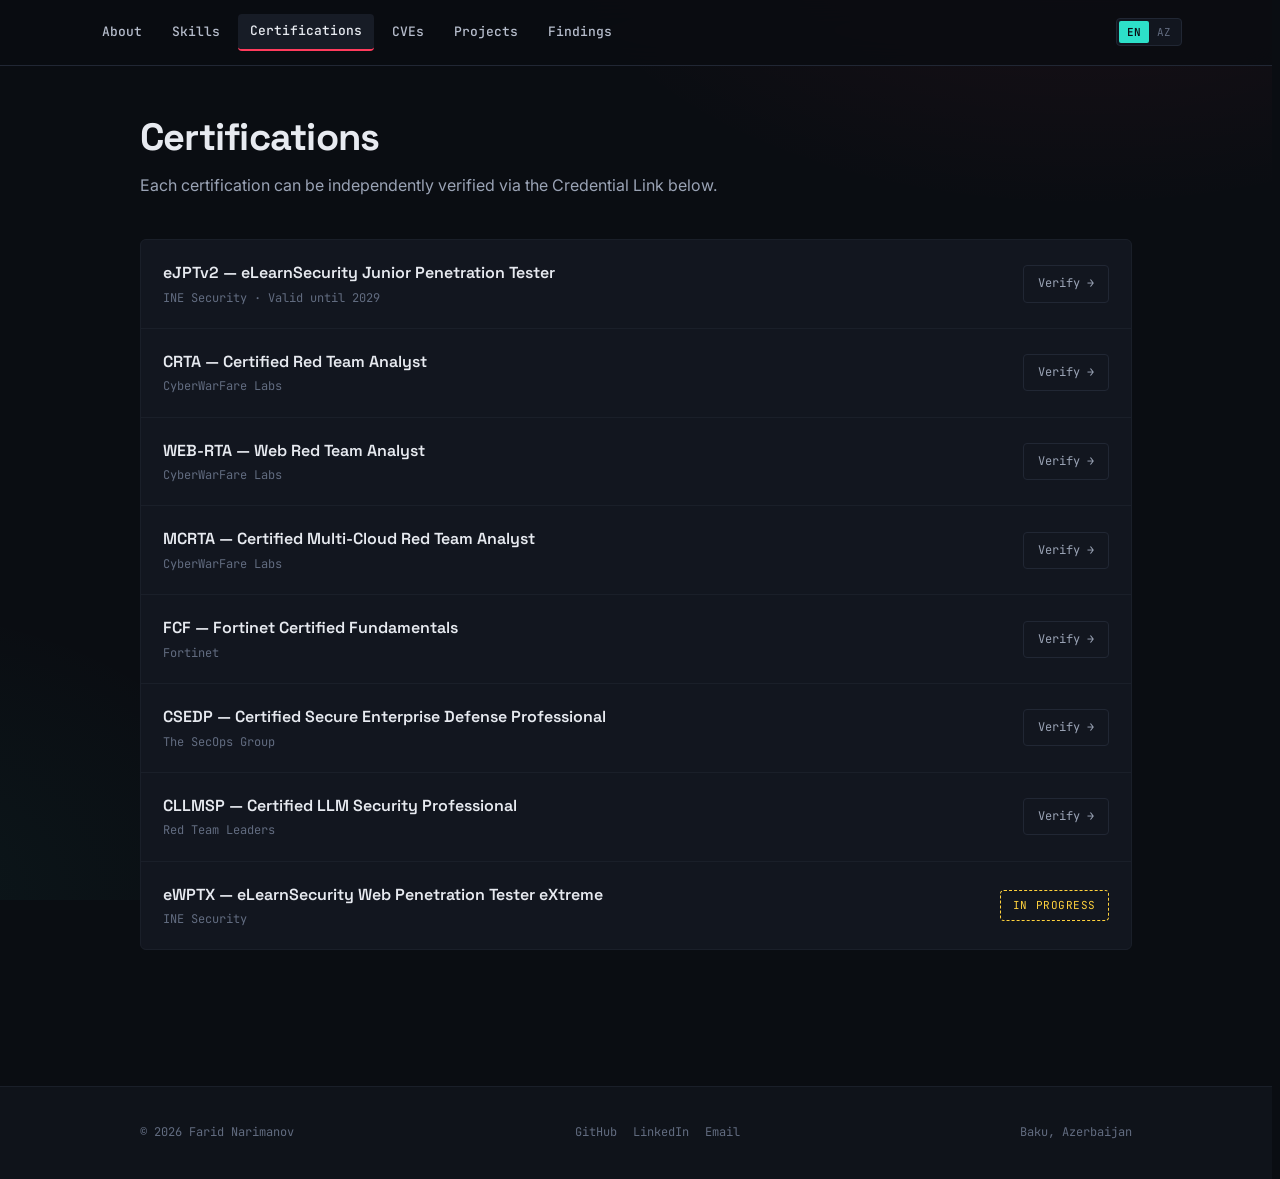
==== certifications/index.html @ f37fea1c "Add CVE-2026-18357, sort CVEs ascending" ====
<!DOCTYPE html>
<html lang="az">
<head>
<meta charset="UTF-8">
<meta name="viewport" content="width=device-width, initial-scale=1.0">
<title>Certifications - Farid Narimanov</title>
<link rel="stylesheet" href="/style.css">
<meta name="description" content="Verified security certifications held by Farid Narimanov, including eJPT, CRTA, MCRTA, WEB-RTA, FCF, CSEDP, and CLLMSP.">

<link rel="icon" type="image/svg+xml" href="/favicon.svg">
<link rel="icon" type="image/png" sizes="32x32" href="/favicon-32.png">
<link rel="icon" type="image/png" sizes="16x16" href="/favicon-16.png">
<link rel="apple-touch-icon" href="/apple-touch-icon.png">

<link rel="canonical" href="https://faridnarimanov.vercel.app/certifications/">

<meta property="og:type" content="website">
<meta property="og:site_name" content="Farid Narimanov">
<meta property="og:title" content="Certifications - Farid Narimanov">
<meta property="og:description" content="Verified security certifications held by Farid Narimanov, including eJPT, CRTA, MCRTA, WEB-RTA, FCF, CSEDP, and CLLMSP.">
<meta property="og:url" content="https://faridnarimanov.vercel.app/certifications/">
<meta property="og:image" content="https://faridnarimanov.vercel.app/og-image.png">
<meta property="og:image:width" content="1200">
<meta property="og:image:height" content="630">

<meta name="twitter:card" content="summary_large_image">
<meta name="twitter:title" content="Certifications - Farid Narimanov">
<meta name="twitter:description" content="Verified security certifications held by Farid Narimanov, including eJPT, CRTA, MCRTA, WEB-RTA, FCF, CSEDP, and CLLMSP.">
<meta name="twitter:image" content="https://faridnarimanov.vercel.app/og-image.png">
<meta name="twitter:site" content="@FaridNarimanov">
</head>
<body>

<header class="topbar">
  <div class="topbar-inner">
    <button class="nav-toggle" aria-label="Menyu">☰ MENU</button>
    <nav class="nav-links">
      <a href="/"><span class="lang-en">About</span><span class="lang-az">Haqqımda</span></a>
      <a href="/skills/"><span class="lang-en">Skills</span><span class="lang-az">Bacarıqlar</span></a>
      <a href="/certifications/" class="active"><span class="lang-en">Certifications</span><span class="lang-az">Sertifikatlar</span></a>
      <a href="/cves/"><span class="label">CVE<span class="lang-az">-lər</span><span class="lang-en">s</span></span></a>
      <a href="/projects/"><span class="lang-en">Projects</span><span class="lang-az">Layihələr</span></a>
      <a href="/findings/"><span class="lang-en">Findings</span><span class="lang-az">Aşkarlamalar</span></a>
    </nav>
    <div class="lang-toggle">
      <button type="button" data-set-lang="en">EN</button>
      <button type="button" data-set-lang="az">AZ</button>
    </div>
  </div>
</header>

<main class="content-wrap">
  <h1 class="page-title"><span class="lang-en">Certifications</span><span class="lang-az">Sertifikatlar</span></h1>
  <p class="page-lede lang-en">Each certification can be independently verified via the Credential Link below.</p>
  <p class="page-lede lang-az">Hər bir sertifikatın rəsmi etibarlılığını aşağıdakı "Yoxla" linki vasitəsilə təsdiqləyə bilərsiniz.</p>

  <section class="block">
    <div class="cert-list">

      <div class="cert-row">
        <div class="cert-main">
          <div class="cert-info">
            <h3>eJPTv2 — eLearnSecurity Junior Penetration Tester</h3>
            <p>INE Security · Valid until 2029</p>
          </div>
        </div>
        <a class="cert-verify" href="https://certs.ine.com/dd34ef1f-9b02-438f-8cd6-2badfc105655#acc.N7Pb18Q9" target="_blank" rel="noopener"><span class="lang-en">Verify →</span><span class="lang-az">Yoxla →</span></a>
      </div>

      <div class="cert-row">
        <div class="cert-main">
          <div class="cert-info">
            <h3>CRTA — Certified Red Team Analyst</h3>
            <p>CyberWarFare Labs</p>
          </div>
        </div>
        <a class="cert-verify" href="https://labs.cyberwarfare.live/credential/achievement/69d77779e0ce686baefcf193" target="_blank" rel="noopener"><span class="lang-en">Verify →</span><span class="lang-az">Yoxla →</span></a>
      </div>

      <div class="cert-row">
        <div class="cert-main">
          <div class="cert-info">
            <h3>WEB-RTA — Web Red Team Analyst</h3>
            <p>CyberWarFare Labs</p>
          </div>
        </div>
        <a class="cert-verify" href="https://labs.cyberwarfare.live/credential/achievement/69d972f9f365a73698217241" target="_blank" rel="noopener"><span class="lang-en">Verify →</span><span class="lang-az">Yoxla →</span></a>
      </div>

      <div class="cert-row">
        <div class="cert-main">
          <div class="cert-info">
            <h3>MCRTA — Certified Multi-Cloud Red Team Analyst</h3>
            <p>CyberWarFare Labs</p>
          </div>
        </div>
        <a class="cert-verify" href="https://labs.cyberwarfare.live/credential/achievement/6a5539f48aed14e94c8577f3" target="_blank" rel="noopener"><span class="lang-en">Verify →</span><span class="lang-az">Yoxla →</span></a>
      </div>

      <div class="cert-row">
        <div class="cert-main">
          <div class="cert-info">
            <h3>FCF — Fortinet Certified Fundamentals</h3>
            <p>Fortinet</p>
          </div>
        </div>
        <a class="cert-verify" href="https://www.credly.com/badges/b00b792a-6c85-4757-a2c3-2b289337a92a" target="_blank" rel="noopener"><span class="lang-en">Verify →</span><span class="lang-az">Yoxla →</span></a>
      </div>

      <div class="cert-row">
        <div class="cert-main">
          <div class="cert-info">
            <h3>CSEDP — Certified Secure Enterprise Defense Professional</h3>
            <p>The SecOps Group</p>
          </div>
        </div>
        <a class="cert-verify" href="https://candidate.speedexam.net/certificate.aspx?SSTATE=am4131EniU8ntjp4bO5mXQdTXIY/b9AbxSzxhqKoEGbOZeTBffXVd8jXRHDxpTrnEhaVq1MUCr4pg1NwRn97I1KGtQk20X0rOyOsNlcrWhA=" target="_blank" rel="noopener"><span class="lang-en">Verify →</span><span class="lang-az">Yoxla →</span></a>
      </div>

      <div class="cert-row">
        <div class="cert-main">
          <div class="cert-info">
            <h3>CLLMSP — Certified LLM Security Professional</h3>
            <p>Red Team Leaders</p>
          </div>
        </div>
        <a class="cert-verify" href="https://courses.redteamleaders.com/exam-completion/47e0f23679879a65" target="_blank" rel="noopener"><span class="lang-en">Verify →</span><span class="lang-az">Yoxla →</span></a>
      </div>

      <div class="cert-row">
        <div class="cert-main">
          <div class="cert-info">
            <h3>eWPTX — eLearnSecurity Web Penetration Tester eXtreme</h3>
            <p>INE Security</p>
          </div>
        </div>
        <span class="cert-pending"><span class="lang-en">In Progress</span><span class="lang-az">Hazırlanır</span></span>
      </div>

    </div>
  </section>
</main>

<footer class="main-footer">
  <div class="footer-inner">
    <span>© 2026 Farid Narimanov</span>
    <div class="footer-links">
      <a href="https://github.com/FaridNarimanov" target="_blank" rel="noopener">GitHub</a>
      <a href="https://www.linkedin.com/in/faridnarimanov/" target="_blank" rel="noopener">LinkedIn</a>
      <a href="mailto:faridnarimanof@gmail.com">Email</a>
    </div>
    <span class="lang-en">Baku, Azerbaijan</span><span class="lang-az">Bakı, Azərbaycan</span>
  </div>
</footer>

<script src="/script.js"></script>
</body>
</html>
---- style.css ----
@import url('https://fonts.googleapis.com/css2?family=Space+Grotesk:wght@400;500;600;700&family=Inter:wght@400;500;600&family=JetBrains+Mono:wght@400;500;600;700&display=swap');

:root {
  --bg:            #0a0d12;
  --bg-raised:     #0f131a;
  --surface:       #12161f;
  --surface-2:     #171c26;
  --border:        #212734;
  --border-soft:   #1a1f29;

  --text-1:        #e7eaf0;
  --text-2:        #9aa3b5;
  --text-3:        #626c80;

  --accent:        #ff3b5c;   /* crimson */
  --accent-dim:    #7a1f2c;
  --cyan:          #2de0c9;   /* verified / interactive */
  --cyan-dim:      #145a52;

  --sev-critical:  #ff3b5c;
  --sev-high:      #ff8a3d;
  --sev-medium:    #ffd23d;
  --sev-low:       #4da3ff;
  --sev-info:      #6b7280;

  --radius:        4px;
  --mono: 'JetBrains Mono', ui-monospace, monospace;
  --disp: 'Space Grotesk', sans-serif;
  --body: 'Inter', sans-serif;
}

* { box-sizing: border-box; margin: 0; padding: 0; }
html {
  scroll-behavior: smooth;
  background: var(--bg);
  scrollbar-gutter: stable;
}

/* Reliable cross-page fade: fade the incoming page in (pure CSS, always
   fires on load) and fade the outgoing page out via a JS-toggled class
   right before navigation (see script.js). This is deterministic across
   all browsers, unlike the experimental View Transitions API. */
body {
  animation: page-fade-in 0.22s ease both;
}
body.page-leaving {
  opacity: 0;
  transition: opacity 0.16s ease;
}
@keyframes page-fade-in {
  from { opacity: 0; }
  to { opacity: 1; }
}

body {
  background: var(--bg);
  color: var(--text-1);
  font-family: var(--body);
  font-size: 15px;
  line-height: 1.6;
  min-height: 100vh;
  background-image:
    radial-gradient(ellipse 900px 500px at 85% -10%, rgba(255,59,92,0.07), transparent 60%),
    radial-gradient(ellipse 700px 500px at -10% 100%, rgba(45,224,201,0.05), transparent 60%);
  background-attachment: fixed;
}

a { color: inherit; text-decoration: none; }
::selection { background: var(--accent); color: #0a0d12; }

/* Scrollbar */
::-webkit-scrollbar { width: 8px; }
::-webkit-scrollbar-track { background: var(--bg); }
::-webkit-scrollbar-thumb { background: var(--border); border-radius: 4px; }
::-webkit-scrollbar-thumb:hover { background: var(--text-3); }

/* Focus visibility */
a:focus-visible, button:focus-visible {
  outline: 2px solid var(--cyan);
  outline-offset: 2px;
}

/* ============ TOP NAVBAR (Glassmorphism) ============ */
.topbar {
  position: sticky;
  top: 0;
  z-index: 100;
  background: rgba(10, 13, 18, 0.82);
  backdrop-filter: blur(14px);
  -webkit-backdrop-filter: blur(14px);
  border-bottom: 1px solid var(--border);
}
.topbar-inner {
  max-width: 1140px;
  margin: 0 auto;
  padding: 14px 24px;
  display: flex;
  align-items: center;
  justify-content: space-between;
  gap: 20px;
}

.nav-links {
  display: flex;
  align-items: center;
  gap: 6px;
  flex-wrap: wrap;
}
.nav-links a {
  font-family: var(--mono);
  font-size: 13px;
  font-weight: 500;
  color: #b6bdcc;
  padding: 7px 12px;
  border-radius: var(--radius);
  transition: all 0.15s ease;
  display: flex;
  align-items: center;
  gap: 6px;
  white-space: nowrap;
}
.nav-links a:hover {
  color: var(--text-1);
  background: var(--surface);
}
.nav-links a.active {
  color: var(--text-1);
  background: var(--surface-2);
  border-bottom: 2px solid var(--accent);
}

.dot {
  width: 6px; height: 6px; border-radius: 50%;
  background: var(--cyan);
  box-shadow: 0 0 0 3px rgba(45, 224, 201, 0.15);
  animation: pulse 2s infinite;
}
@keyframes pulse {
  0%, 100% { opacity: 1; }
  50% { opacity: 0.35; }
}

/* Language Toggle */
html:not([data-lang="az"]) .lang-az { display: none !important; }
html[data-lang="az"] .lang-en { display: none !important; }

.lang-toggle {
  display: flex;
  align-items: center;
  background: var(--surface);
  border: 1px solid var(--border);
  border-radius: var(--radius);
  padding: 2px;
  flex-shrink: 0;
}
.lang-toggle button {
  font-family: var(--mono);
  font-size: 11px;
  color: var(--text-3);
  background: transparent;
  border: none;
  padding: 4px 8px;
  border-radius: 2px;
  cursor: pointer;
  transition: all 0.15s ease;
}
.lang-toggle button:hover { color: var(--text-1); }
.lang-toggle button.active {
  color: var(--bg);
  background: var(--cyan);
  font-weight: 600;
}

.nav-toggle {
  display: none;
  background: transparent;
  border: 1px solid var(--border);
  color: var(--text-1);
  padding: 6px 10px;
  border-radius: var(--radius);
  font-family: var(--mono);
  font-size: 12px;
  cursor: pointer;
}

/* ============ MAIN CONTENT CONTAINER ============ */
.content-wrap {
  max-width: 1040px;
  margin: 0 auto;
  padding: 50px 24px 80px;
  min-height: calc(100vh - 150px);
}

/* ============ HERO SECTION ============ */
.hero {
  margin-bottom: 48px;
}
h1.hero-title {
  font-family: var(--disp);
  font-weight: 700;
  font-size: 46px;
  letter-spacing: -0.02em;
  line-height: 1.1;
  margin-bottom: 12px;
  color: #fff;
}
.hero-role {
  font-family: var(--mono);
  font-size: 15px;
  color: var(--accent);
  margin-bottom: 20px;
}
.hero-lede {
  color: var(--text-2);
  font-size: 16px;
  max-width: 720px;
  line-height: 1.7;
}

/* ============ GENERAL HEADINGS ============ */
h1.page-title {
  font-family: var(--disp);
  font-weight: 700;
  font-size: 38px;
  letter-spacing: -0.02em;
  line-height: 1.15;
  margin-bottom: 14px;
}
.page-lede {
  color: var(--text-2);
  font-size: 16px;
  max-width: 680px;
  margin-bottom: 40px;
}

section.block { margin-bottom: 56px; }
section.block h2 {
  font-family: var(--disp);
  font-size: 13px;
  font-weight: 600;
  text-transform: uppercase;
  letter-spacing: 0.1em;
  color: var(--text-2);
  margin-bottom: 20px;
  padding-bottom: 10px;
  border-bottom: 1px solid var(--border-soft);
}

/* ============ CARDS & GRID ============ */
.card {
  background: var(--surface);
  border: 1px solid var(--border);
  border-radius: 6px;
  padding: 24px;
  transition: border-color 0.15s ease, transform 0.15s ease;
}
.card:hover { border-color: #2a3242; }

.skill-grid { display: grid; gap: 18px; }
.skill-card h3 {
  font-family: var(--disp);
  font-size: 17px;
  font-weight: 600;
  margin-bottom: 6px;
  display: flex; align-items: center; gap: 10px;
}
.skill-card h3 .num { font-family: var(--mono); font-size: 12px; color: var(--text-3); }
.skill-card ul { list-style: none; margin: 14px 0 16px; display: flex; flex-direction: column; gap: 9px; }
.skill-card li { color: var(--text-2); font-size: 14px; padding-left: 16px; position: relative; line-height: 1.65; }
.skill-card li::before { content: '▸'; position: absolute; left: 0; top: 0; color: var(--accent); font-size: 12px; }

.tags { display: flex; flex-wrap: wrap; gap: 8px; }
.tag {
  font-family: var(--mono); font-size: 12px; color: var(--text-2);
  border: 1px solid var(--border); padding: 5px 10px; border-radius: 4px;
  background: var(--surface); transition: all 0.15s ease;
}
.tag:hover { color: var(--cyan); border-color: var(--cyan-dim); }

/* ============ CONTACT / SOCIAL ROW ============ */
.social-row { display: flex; flex-wrap: wrap; gap: 10px; margin-top: 24px; }
.social-btn {
  display: flex; align-items: center; gap: 8px; padding: 10px 16px;
  border: 1px solid var(--border); border-radius: 5px;
  font-family: var(--mono); font-size: 12.5px; color: var(--text-1);
  background: var(--surface); transition: all 0.15s ease;
}
.social-btn:hover { border-color: var(--accent); color: var(--accent); transform: translateY(-1px); }
.social-btn svg { width: 14px; height: 14px; flex-shrink: 0; }

/* ============ CERTIFICATIONS ============ */
.cert-list { display: flex; flex-direction: column; gap: 1px; background: var(--border-soft); border: 1px solid var(--border-soft); border-radius: 6px; overflow: hidden; }
.cert-row {
  background: var(--surface); padding: 20px 22px;
  display: flex; align-items: center; justify-content: space-between; gap: 20px; flex-wrap: wrap;
}
.cert-main { display: flex; align-items: center; gap: 16px; }
.cert-info h3 { font-family: var(--disp); font-size: 16px; font-weight: 600; }
.cert-info p { font-family: var(--mono); font-size: 12px; color: var(--text-3); margin-top: 3px; }
.cert-verify {
  font-family: var(--mono); font-size: 12px; color: var(--text-2);
  border: 1px solid var(--border); padding: 8px 14px; border-radius: 4px;
  white-space: nowrap; transition: all 0.15s ease;
}
.cert-verify:hover { border-color: var(--cyan); color: var(--cyan); }
.cert-pending {
  font-family: var(--mono); font-size: 11px; color: var(--sev-medium);
  border: 1px dashed var(--sev-medium); padding: 6px 12px; border-radius: 4px;
  text-transform: uppercase; letter-spacing: 0.05em;
}

/* ============ CVE CARDS ============ */
.cve-card {
  background: var(--surface); border: 1px solid var(--border);
  border-left: 3px solid var(--sev-medium); border-radius: 0 6px 6px 0;
  padding: 24px 26px; margin-bottom: 16px;
}
.cve-card.reserved { border-left-color: var(--sev-info); opacity: 0.88; }
.cve-top { display: flex; justify-content: space-between; align-items: flex-start; gap: 20px; flex-wrap: wrap; margin-bottom: 10px; }
.cve-id { font-family: var(--mono); font-size: 17px; font-weight: 700; color: var(--text-1); }
.cve-status {
  font-family: var(--mono); font-size: 10.5px; text-transform: uppercase;
  letter-spacing: 0.08em; padding: 4px 10px; border-radius: 3px; display: flex; align-items: center; gap: 6px;
}
.cve-status.published { color: var(--cyan); background: rgba(45,224,201,0.08); border: 1px solid var(--cyan-dim); }
.cve-status.reserved { color: var(--text-3); background: rgba(107,114,128,0.08); border: 1px solid var(--border); }
.cve-status .dot { width: 5px; height: 5px; background: currentColor; box-shadow: none; }
.cve-title { font-family: var(--disp); font-size: 18px; font-weight: 600; margin-bottom: 8px; line-height: 1.35; }
.cve-desc { color: var(--text-2); font-size: 14px; margin-bottom: 16px; max-width: 700px; }
.cve-meta { display: flex; flex-wrap: wrap; gap: 22px; margin-bottom: 14px; }
.cve-meta div { display: flex; flex-direction: column; gap: 3px; }
.cve-meta .k { font-family: var(--mono); font-size: 10px; color: var(--text-3); text-transform: uppercase; }
.cve-meta .v { font-family: var(--mono); font-size: 13px; color: var(--text-1); }
.cvss-bar { width: 130px; height: 5px; background: var(--surface-2); border-radius: 3px; overflow: hidden; margin-top: 5px; }
.cvss-fill { height: 100%; border-radius: 3px; }
.cve-link { font-family: var(--mono); font-size: 12px; color: var(--cyan); display: inline-flex; align-items: center; gap: 6px; }
.cve-link:hover { text-decoration: underline; }

/* ============ EMPTY STATE ============ */
.empty-state {
  border: 1px dashed var(--border); border-radius: 6px; padding: 56px 30px;
  text-align: center; background: repeating-linear-gradient(135deg, transparent, transparent 12px, rgba(255,255,255,0.008) 12px, rgba(255,255,255,0.008) 24px);
}
.empty-state .glyph {
  font-family: var(--mono); font-size: 12px; color: var(--sev-medium);
  border: 1px solid var(--sev-medium); display: inline-block; padding: 6px 14px;
  border-radius: 4px; text-transform: uppercase; margin-bottom: 18px;
}
.empty-state h3 { font-family: var(--disp); font-size: 20px; margin-bottom: 8px; }
.empty-state p { color: var(--text-2); font-size: 14px; max-width: 440px; margin: 0 auto; }

/* ============ FOOTER ============ */
footer.main-footer {
  border-top: 1px solid var(--border-soft);
  background: var(--bg-raised);
  padding: 36px 0;
  margin-top: auto;
}
.footer-inner {
  max-width: 1040px;
  margin: 0 auto;
  padding: 0 24px;
  display: flex;
  justify-content: space-between;
  align-items: center;
  flex-wrap: wrap;
  gap: 16px;
  font-family: var(--mono);
  font-size: 12px;
  color: var(--text-3);
}
.footer-links { display: flex; gap: 16px; }
.footer-links a:hover { color: var(--cyan); }

/* ============ RESPONSIVE (MOBILE) ============ */
@media (max-width: 900px) {
  .topbar-inner { flex-wrap: wrap; }
  .nav-toggle { display: block; }
  
  .nav-links {
    display: none;
    width: 100%;
    flex-direction: column;
    align-items: flex-start;
    padding-top: 14px;
    border-top: 1px solid var(--border-soft);
    margin-top: 10px;
  }
  .nav-links.open { display: flex; }
  .nav-links a { width: 100%; padding: 10px; }
  
  h1.hero-title { font-size: 34px; }
  .cert-row { flex-direction: column; align-items: flex-start; }
}
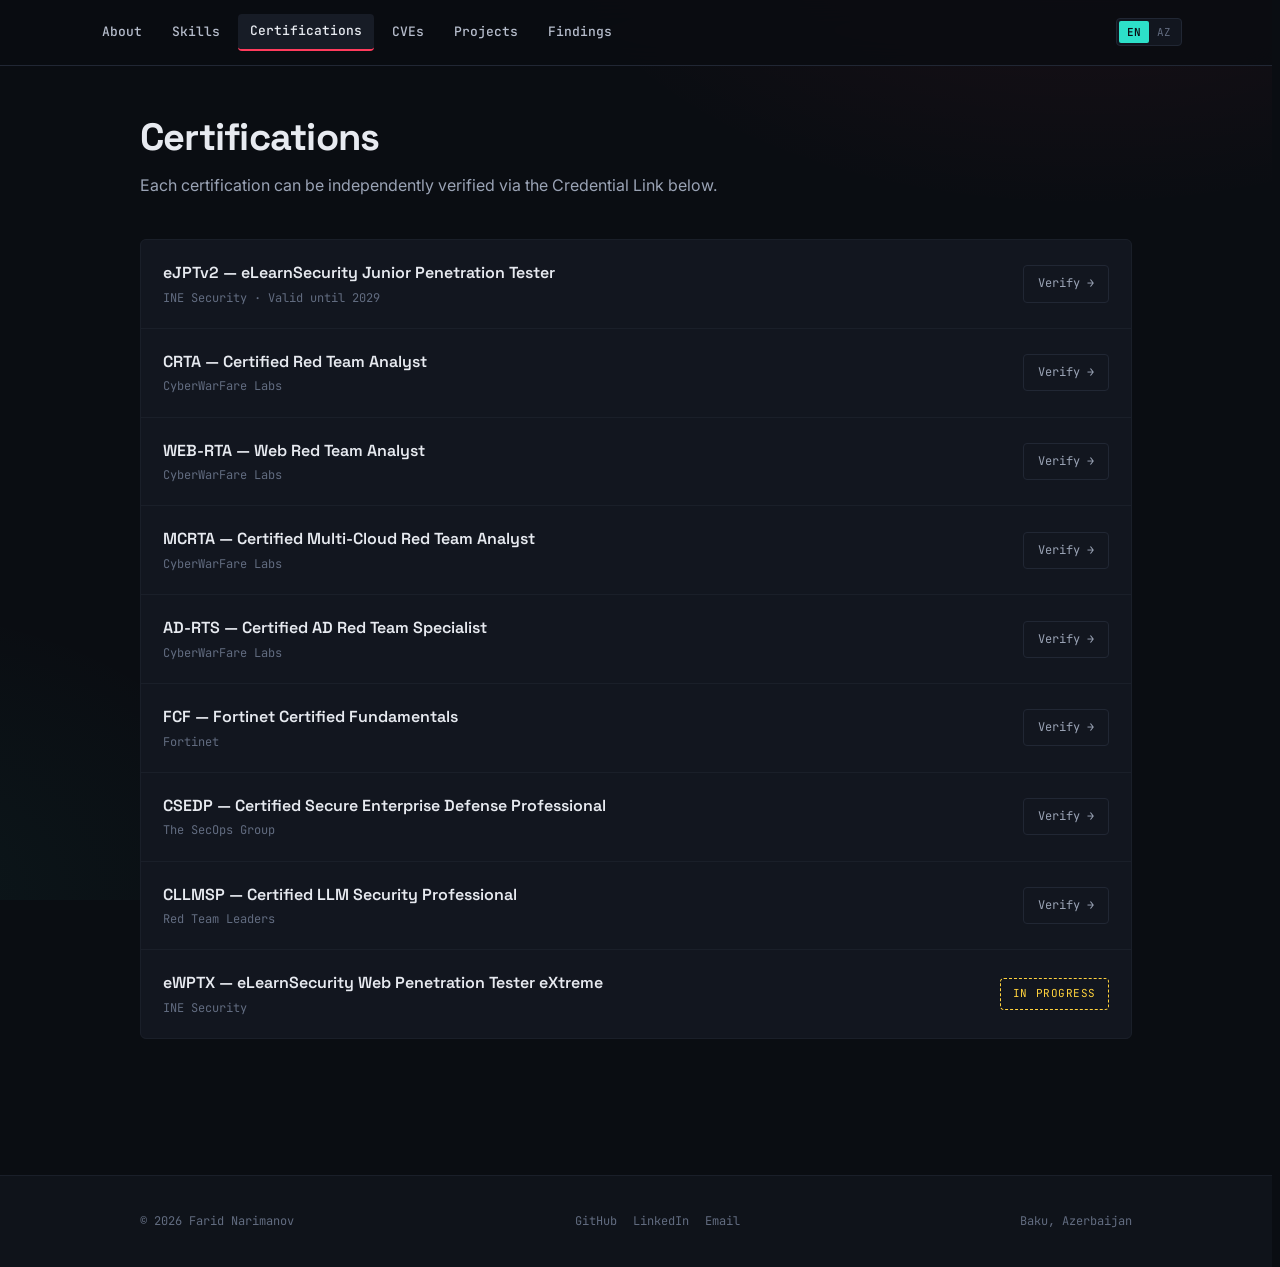
==== commit 9ef83ecb: "Add AD-RTS certification" ====
--- a/certifications/index.html
+++ b/certifications/index.html
@@ -1,32 +1,32 @@
 <!DOCTYPE html>
-<html lang="az">
+<html lang="en">
 <head>
 <meta charset="UTF-8">
 <meta name="viewport" content="width=device-width, initial-scale=1.0">
 <title>Certifications - Farid Narimanov</title>
 <link rel="stylesheet" href="/style.css">
-<meta name="description" content="Verified security certifications held by Farid Narimanov, including eJPT, CRTA, MCRTA, WEB-RTA, FCF, CSEDP, and CLLMSP.">
+<meta name="description" content="Verified security certifications held by Farid Narimanov, including eJPT, CRTA, MCRTA, WEB-RTA, AD-RTS, FCF, CSEDP, and CLLMSP.">
 
 <link rel="icon" type="image/svg+xml" href="/favicon.svg">
 <link rel="icon" type="image/png" sizes="32x32" href="/favicon-32.png">
 <link rel="icon" type="image/png" sizes="16x16" href="/favicon-16.png">
 <link rel="apple-touch-icon" href="/apple-touch-icon.png">
 
-<link rel="canonical" href="https://faridnarimanov.vercel.app/certifications/">
+<link rel="canonical" href="https://faridnarimanov.com/certifications/">
 
 <meta property="og:type" content="website">
 <meta property="og:site_name" content="Farid Narimanov">
 <meta property="og:title" content="Certifications - Farid Narimanov">
-<meta property="og:description" content="Verified security certifications held by Farid Narimanov, including eJPT, CRTA, MCRTA, WEB-RTA, FCF, CSEDP, and CLLMSP.">
-<meta property="og:url" content="https://faridnarimanov.vercel.app/certifications/">
-<meta property="og:image" content="https://faridnarimanov.vercel.app/og-image.png">
+<meta property="og:description" content="Verified security certifications held by Farid Narimanov, including eJPT, CRTA, MCRTA, WEB-RTA, AD-RTS, FCF, CSEDP, and CLLMSP.">
+<meta property="og:url" content="https://faridnarimanov.com/certifications/">
+<meta property="og:image" content="https://faridnarimanov.com/og-image.png">
 <meta property="og:image:width" content="1200">
 <meta property="og:image:height" content="630">
 
 <meta name="twitter:card" content="summary_large_image">
 <meta name="twitter:title" content="Certifications - Farid Narimanov">
-<meta name="twitter:description" content="Verified security certifications held by Farid Narimanov, including eJPT, CRTA, MCRTA, WEB-RTA, FCF, CSEDP, and CLLMSP.">
-<meta name="twitter:image" content="https://faridnarimanov.vercel.app/og-image.png">
+<meta name="twitter:description" content="Verified security certifications held by Farid Narimanov, including eJPT, CRTA, MCRTA, WEB-RTA, AD-RTS, FCF, CSEDP, and CLLMSP.">
+<meta name="twitter:image" content="https://faridnarimanov.com/og-image.png">
 <meta name="twitter:site" content="@FaridNarimanov">
 </head>
 <body>
@@ -100,6 +100,16 @@
       <div class="cert-row">
         <div class="cert-main">
           <div class="cert-info">
+            <h3>AD-RTS — Certified AD Red Team Specialist</h3>
+            <p>CyberWarFare Labs</p>
+          </div>
+        </div>
+        <a class="cert-verify" href="https://labs.cyberwarfare.live/credential/achievement/6a7084a38aed14e94c96fea7" target="_blank" rel="noopener"><span class="lang-en">Verify →</span><span class="lang-az">Yoxla →</span></a>
+      </div>
+
+      <div class="cert-row">
+        <div class="cert-main">
+          <div class="cert-info">
             <h3>FCF — Fortinet Certified Fundamentals</h3>
             <p>Fortinet</p>
           </div>
--- a/style.css
+++ b/style.css
@@ -316,7 +316,25 @@
   padding: 24px 26px; margin-bottom: 16px;
 }
 .cve-card.reserved { border-left-color: var(--sev-info); opacity: 0.88; }
-.cve-top { display: flex; justify-content: space-between; align-items: flex-start; gap: 20px; flex-wrap: wrap; margin-bottom: 10px; }
+.cve-card.collapsible { padding: 18px 26px; transition: padding .25s ease; cursor: default; }
+.cve-card.collapsible.open { padding: 24px 26px; }
+.cve-top {
+  display: flex; justify-content: space-between; align-items: center; gap: 20px; flex-wrap: wrap;
+  width: 100%; background: none; border: none; margin: 0; padding: 0;
+  font: inherit; color: inherit; text-align: left; cursor: pointer;
+}
+.cve-top-left { display: flex; align-items: center; gap: 12px; min-width: 0; }
+.cve-top-right { display: flex; align-items: center; gap: 14px; }
+.cve-chevron {
+  display: inline-flex; flex-shrink: 0; color: var(--text-3); font-size: 20px; line-height: 1;
+  transition: transform .25s ease, color .25s ease; transform: rotate(0deg);
+}
+.cve-card.open .cve-chevron { transform: rotate(180deg); color: var(--accent); }
+.cve-body {
+  overflow: hidden; max-height: 0; opacity: 0; margin-top: 0;
+  transition: max-height .3s ease, opacity .25s ease, margin-top .3s ease;
+}
+.cve-card.open .cve-body { opacity: 1; margin-top: 16px; }
 .cve-id { font-family: var(--mono); font-size: 17px; font-weight: 700; color: var(--text-1); }
 .cve-status {
   font-family: var(--mono); font-size: 10.5px; text-transform: uppercase;
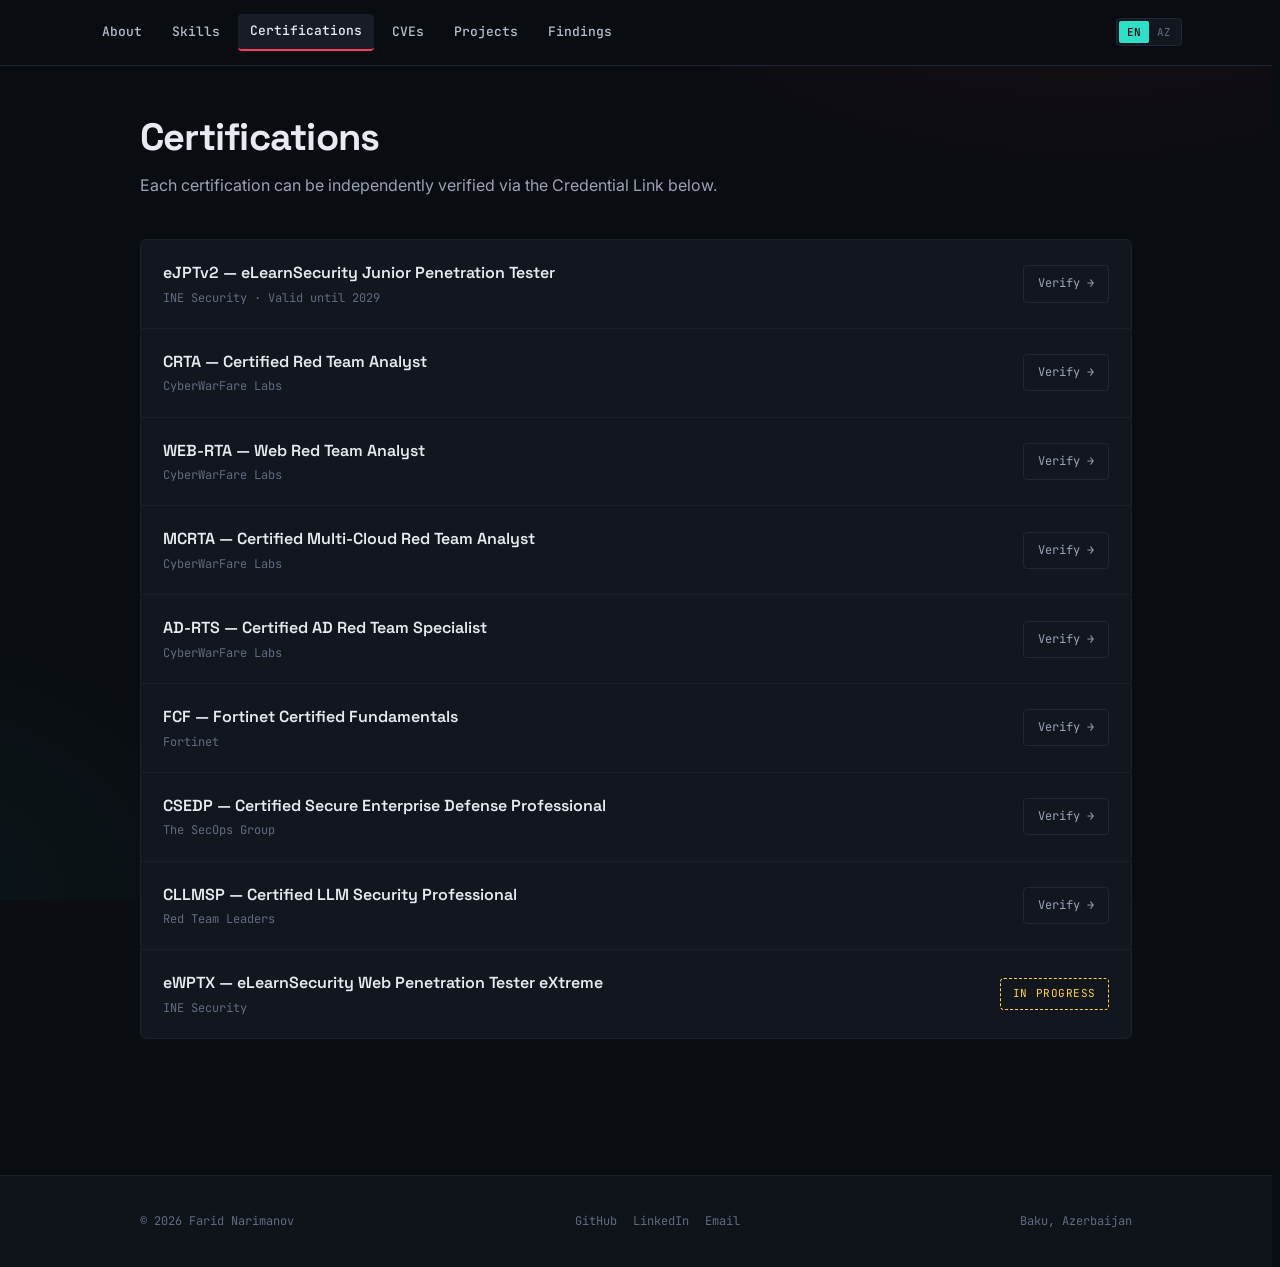
==== commit d695c229: "Add Matrix rain background effect" ====
--- a/certifications/index.html
+++ b/certifications/index.html
@@ -30,6 +30,7 @@
 <meta name="twitter:site" content="@FaridNarimanov">
 </head>
 <body>
+<canvas id="matrix-bg" aria-hidden="true"></canvas>
 
 <header class="topbar">
   <div class="topbar-inner">
--- a/style.css
+++ b/style.css
@@ -34,6 +34,18 @@
   scroll-behavior: smooth;
   background: var(--bg);
   scrollbar-gutter: stable;
+}
+
+#matrix-bg {
+  position: fixed;
+  top: 0; left: 0;
+  width: 100%; height: 100%;
+  z-index: -1;
+  pointer-events: none;
+  opacity: 0.18;
+}
+@media (prefers-reduced-motion: reduce) {
+  #matrix-bg { display: none; }
 }
 
 /* Reliable cross-page fade: fade the incoming page in (pure CSS, always
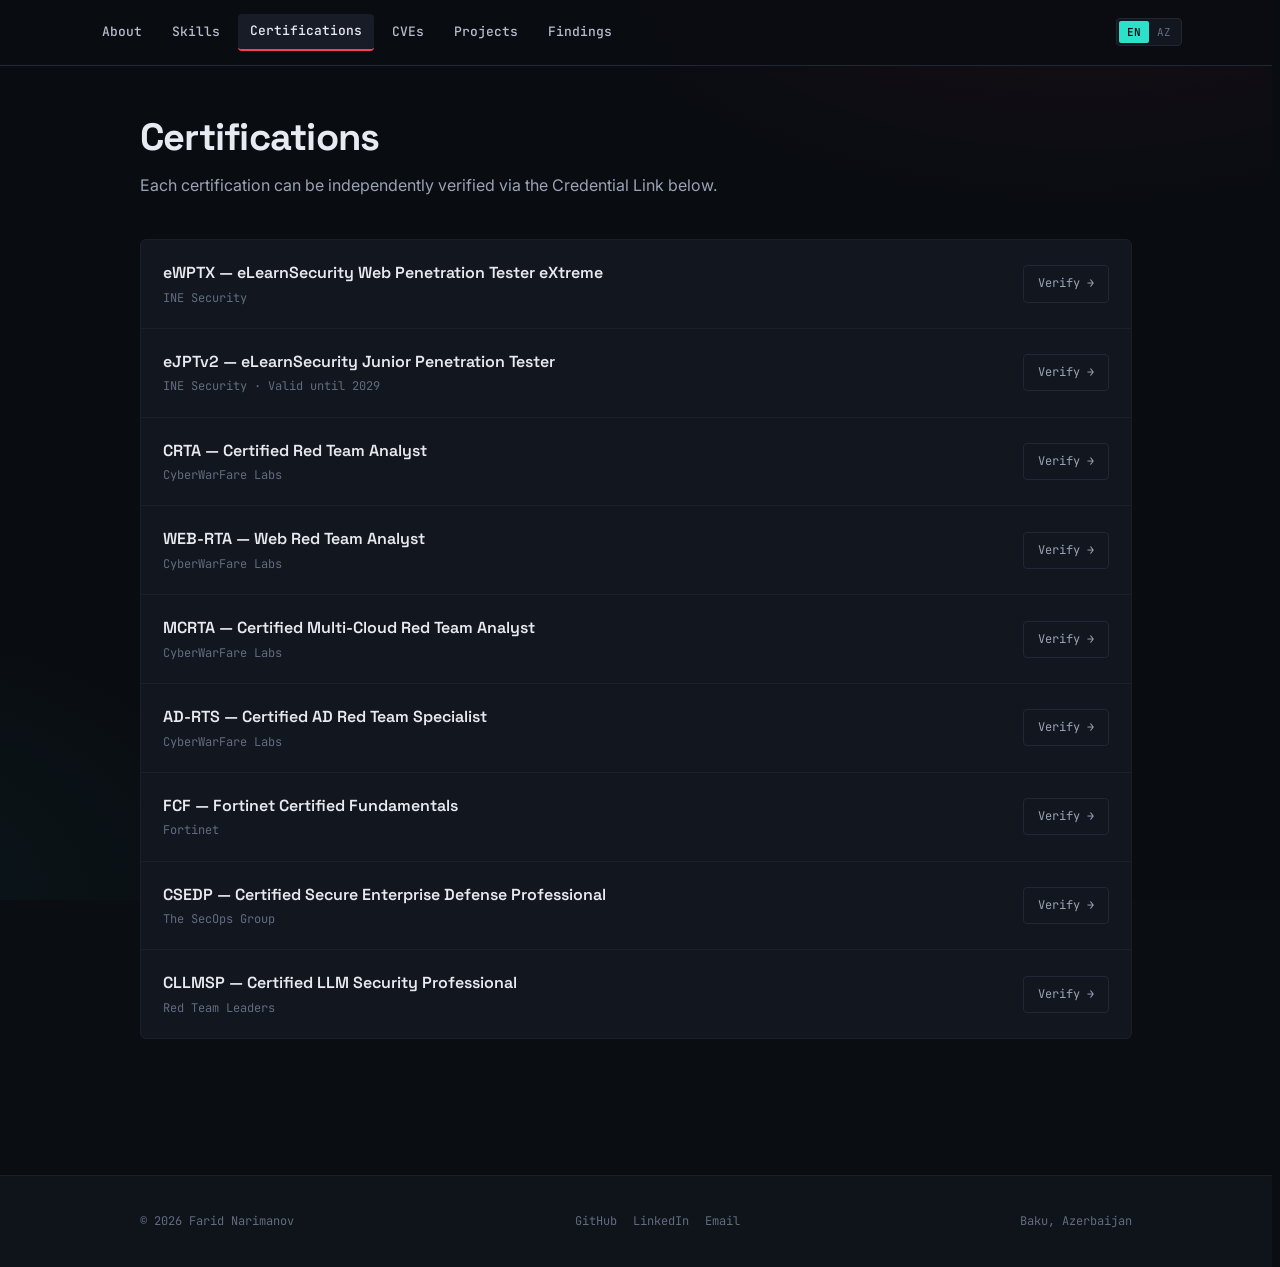
==== commit 26210e2f: "Mark eWPTX as earned, add verify link, move to top" ====
--- a/certifications/index.html
+++ b/certifications/index.html
@@ -5,7 +5,7 @@
 <meta name="viewport" content="width=device-width, initial-scale=1.0">
 <title>Certifications - Farid Narimanov</title>
 <link rel="stylesheet" href="/style.css">
-<meta name="description" content="Verified security certifications held by Farid Narimanov, including eJPT, CRTA, MCRTA, WEB-RTA, AD-RTS, FCF, CSEDP, and CLLMSP.">
+<meta name="description" content="Verified security certifications held by Farid Narimanov, including eWPTX, eJPT, CRTA, MCRTA, WEB-RTA, AD-RTS, FCF, CSEDP, and CLLMSP.">
 
 <link rel="icon" type="image/svg+xml" href="/favicon.svg">
 <link rel="icon" type="image/png" sizes="32x32" href="/favicon-32.png">
@@ -17,7 +17,7 @@
 <meta property="og:type" content="website">
 <meta property="og:site_name" content="Farid Narimanov">
 <meta property="og:title" content="Certifications - Farid Narimanov">
-<meta property="og:description" content="Verified security certifications held by Farid Narimanov, including eJPT, CRTA, MCRTA, WEB-RTA, AD-RTS, FCF, CSEDP, and CLLMSP.">
+<meta property="og:description" content="Verified security certifications held by Farid Narimanov, including eWPTX, eJPT, CRTA, MCRTA, WEB-RTA, AD-RTS, FCF, CSEDP, and CLLMSP.">
 <meta property="og:url" content="https://faridnarimanov.com/certifications/">
 <meta property="og:image" content="https://faridnarimanov.com/og-image.png">
 <meta property="og:image:width" content="1200">
@@ -25,7 +25,7 @@
 
 <meta name="twitter:card" content="summary_large_image">
 <meta name="twitter:title" content="Certifications - Farid Narimanov">
-<meta name="twitter:description" content="Verified security certifications held by Farid Narimanov, including eJPT, CRTA, MCRTA, WEB-RTA, AD-RTS, FCF, CSEDP, and CLLMSP.">
+<meta name="twitter:description" content="Verified security certifications held by Farid Narimanov, including eWPTX, eJPT, CRTA, MCRTA, WEB-RTA, AD-RTS, FCF, CSEDP, and CLLMSP.">
 <meta name="twitter:image" content="https://faridnarimanov.com/og-image.png">
 <meta name="twitter:site" content="@FaridNarimanov">
 </head>
@@ -57,6 +57,16 @@
 
   <section class="block">
     <div class="cert-list">
+
+      <div class="cert-row">
+        <div class="cert-main">
+          <div class="cert-info">
+            <h3>eWPTX — eLearnSecurity Web Penetration Tester eXtreme</h3>
+            <p>INE Security</p>
+          </div>
+        </div>
+        <a class="cert-verify" href="https://certs.ine.com/1d1abef8-691b-48e5-b9bc-90b7aca69066" target="_blank" rel="noopener"><span class="lang-en">Verify →</span><span class="lang-az">Yoxla →</span></a>
+      </div>
 
       <div class="cert-row">
         <div class="cert-main">
@@ -138,16 +148,6 @@
         <a class="cert-verify" href="https://courses.redteamleaders.com/exam-completion/47e0f23679879a65" target="_blank" rel="noopener"><span class="lang-en">Verify →</span><span class="lang-az">Yoxla →</span></a>
       </div>
 
-      <div class="cert-row">
-        <div class="cert-main">
-          <div class="cert-info">
-            <h3>eWPTX — eLearnSecurity Web Penetration Tester eXtreme</h3>
-            <p>INE Security</p>
-          </div>
-        </div>
-        <span class="cert-pending"><span class="lang-en">In Progress</span><span class="lang-az">Hazırlanır</span></span>
-      </div>
-
     </div>
   </section>
 </main>
--- a/style.css
+++ b/style.css
@@ -78,6 +78,10 @@
 }
 
 a { color: inherit; text-decoration: none; }
+code {
+  font-family: var(--mono); font-size: 0.9em; color: var(--cyan);
+  background: rgba(45, 224, 201, 0.08); padding: 2px 6px; border-radius: 3px;
+}
 ::selection { background: var(--accent); color: #0a0d12; }
 
 /* Scrollbar */
@@ -87,7 +91,7 @@
 ::-webkit-scrollbar-thumb:hover { background: var(--text-3); }
 
 /* Focus visibility */
-a:focus-visible, button:focus-visible {
+a:focus-visible, button:focus-visible, [role="button"]:focus-visible {
   outline: 2px solid var(--cyan);
   outline-offset: 2px;
 }
@@ -332,9 +336,12 @@
 .cve-card.collapsible.open { padding: 24px 26px; }
 .cve-top {
   display: flex; justify-content: space-between; align-items: center; gap: 20px; flex-wrap: wrap;
-  width: 100%; background: none; border: none; margin: 0; padding: 0;
+  width: 100%; background: none; border: none;
+  margin: -18px -26px -18px; padding: 18px 26px 18px;
+  box-sizing: border-box; min-height: 24px;
   font: inherit; color: inherit; text-align: left; cursor: pointer;
 }
+.cve-card.open .cve-top { margin: -24px -26px 0; padding: 24px 26px 0; }
 .cve-top-left { display: flex; align-items: center; gap: 12px; min-width: 0; }
 .cve-top-right { display: flex; align-items: center; gap: 14px; }
 .cve-chevron {
@@ -343,10 +350,12 @@
 }
 .cve-card.open .cve-chevron { transform: rotate(180deg); color: var(--accent); }
 .cve-body {
-  overflow: hidden; max-height: 0; opacity: 0; margin-top: 0;
-  transition: max-height .3s ease, opacity .25s ease, margin-top .3s ease;
-}
-.cve-card.open .cve-body { opacity: 1; margin-top: 16px; }
+  overflow: hidden; max-height: 0; opacity: 0; margin-top: 0; padding-top: 0;
+  margin-left: -26px; margin-right: -26px; padding-left: 26px; padding-right: 26px;
+  border-top: 0 solid var(--border); box-sizing: border-box;
+  transition: max-height .3s ease, opacity .25s ease, margin-top .3s ease, padding-top .3s ease, border-top-width .25s ease;
+}
+.cve-card.open .cve-body { opacity: 1; margin-top: 16px; padding-top: 16px; border-top-width: 1px; }
 .cve-id { font-family: var(--mono); font-size: 17px; font-weight: 700; color: var(--text-1); }
 .cve-status {
   font-family: var(--mono); font-size: 10.5px; text-transform: uppercase;
@@ -378,6 +387,48 @@
 }
 .empty-state h3 { font-family: var(--disp); font-size: 20px; margin-bottom: 8px; }
 .empty-state p { color: var(--text-2); font-size: 14px; max-width: 440px; margin: 0 auto; }
+
+/* ============ PROJECT CARDS ============ */
+.project-card {
+  background: var(--surface); border: 1px solid var(--border); border-radius: 6px;
+  padding: 20px 26px; margin-bottom: 24px; transition: border-color 0.15s ease, padding 0.25s ease;
+}
+.project-card:hover { border-color: #2a3242; }
+.project-card.open { padding: 26px 26px 28px; }
+.project-top {
+  display: flex; justify-content: space-between; align-items: center; gap: 16px;
+  width: 100%; background: none; border: none; margin: 0; padding: 0;
+  font: inherit; color: inherit; text-align: left; cursor: pointer;
+}
+.project-top-left { display: flex; align-items: center; gap: 12px; flex-wrap: wrap; min-width: 0; }
+.project-chevron {
+  display: inline-flex; flex-shrink: 0; color: var(--text-3); font-size: 20px; line-height: 1;
+  transition: transform .25s ease, color .25s ease; transform: rotate(0deg);
+}
+.project-card.open .project-chevron { transform: rotate(180deg); color: var(--accent); }
+.project-name { font-family: var(--disp); font-size: 22px; font-weight: 700; color: #fff; }
+.project-badge {
+  font-family: var(--mono); font-size: 11px; color: var(--cyan);
+  border: 1px solid var(--cyan-dim); padding: 4px 10px; border-radius: 4px;
+  white-space: nowrap;
+}
+.project-tagline { font-family: var(--mono); font-size: 13px; color: var(--text-2); margin-top: 10px; }
+.project-body {
+  overflow: hidden; max-height: 0; opacity: 0;
+  transition: max-height .3s ease, opacity .25s ease, margin .3s ease;
+}
+.project-card.open .project-body { opacity: 1; margin-top: 16px; }
+.project-desc { color: var(--text-2); font-size: 14.5px; line-height: 1.7; max-width: 720px; margin-bottom: 18px; }
+.project-features { list-style: none; display: flex; flex-direction: column; gap: 8px; margin-bottom: 20px; }
+.project-features li { color: var(--text-2); font-size: 14px; padding-left: 18px; position: relative; line-height: 1.6; }
+.project-features li::before { content: '▸'; position: absolute; left: 0; top: 0; color: var(--accent); font-size: 12px; }
+.project-install {
+  font-family: var(--mono); font-size: 12.5px; color: var(--text-1);
+  background: var(--bg-raised); border: 1px solid var(--border-soft); border-radius: 5px;
+  padding: 12px 16px; margin-bottom: 20px; overflow-x: auto; white-space: nowrap;
+}
+.project-install .prompt { color: var(--sev-info); margin-right: 8px; }
+.project-footer { display: flex; justify-content: space-between; align-items: center; gap: 16px; flex-wrap: wrap; }
 
 /* ============ FOOTER ============ */
 footer.main-footer {
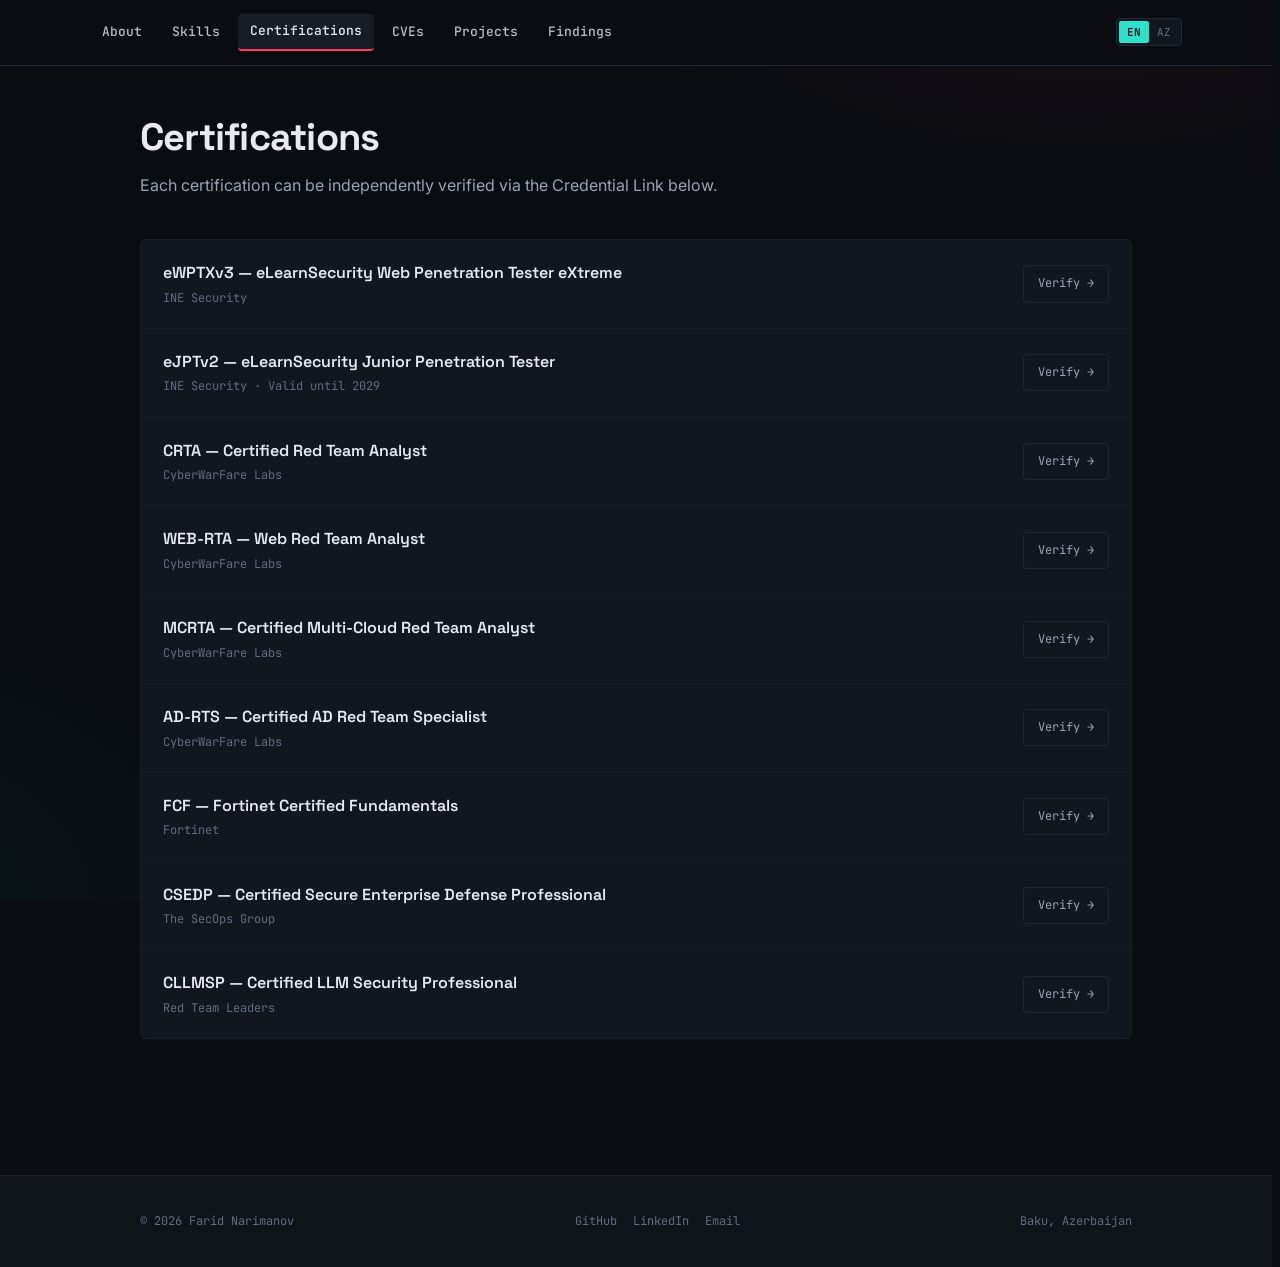
==== commit 108e145e: "Rename eWPTX to eWPTXv3" ====
--- a/certifications/index.html
+++ b/certifications/index.html
@@ -5,7 +5,7 @@
 <meta name="viewport" content="width=device-width, initial-scale=1.0">
 <title>Certifications - Farid Narimanov</title>
 <link rel="stylesheet" href="/style.css">
-<meta name="description" content="Verified security certifications held by Farid Narimanov, including eWPTX, eJPT, CRTA, MCRTA, WEB-RTA, AD-RTS, FCF, CSEDP, and CLLMSP.">
+<meta name="description" content="Verified security certifications held by Farid Narimanov, including eWPTXv3, eJPT, CRTA, MCRTA, WEB-RTA, AD-RTS, FCF, CSEDP, and CLLMSP.">
 
 <link rel="icon" type="image/svg+xml" href="/favicon.svg">
 <link rel="icon" type="image/png" sizes="32x32" href="/favicon-32.png">
@@ -17,7 +17,7 @@
 <meta property="og:type" content="website">
 <meta property="og:site_name" content="Farid Narimanov">
 <meta property="og:title" content="Certifications - Farid Narimanov">
-<meta property="og:description" content="Verified security certifications held by Farid Narimanov, including eWPTX, eJPT, CRTA, MCRTA, WEB-RTA, AD-RTS, FCF, CSEDP, and CLLMSP.">
+<meta property="og:description" content="Verified security certifications held by Farid Narimanov, including eWPTXv3, eJPT, CRTA, MCRTA, WEB-RTA, AD-RTS, FCF, CSEDP, and CLLMSP.">
 <meta property="og:url" content="https://faridnarimanov.com/certifications/">
 <meta property="og:image" content="https://faridnarimanov.com/og-image.png">
 <meta property="og:image:width" content="1200">
@@ -25,7 +25,7 @@
 
 <meta name="twitter:card" content="summary_large_image">
 <meta name="twitter:title" content="Certifications - Farid Narimanov">
-<meta name="twitter:description" content="Verified security certifications held by Farid Narimanov, including eWPTX, eJPT, CRTA, MCRTA, WEB-RTA, AD-RTS, FCF, CSEDP, and CLLMSP.">
+<meta name="twitter:description" content="Verified security certifications held by Farid Narimanov, including eWPTXv3, eJPT, CRTA, MCRTA, WEB-RTA, AD-RTS, FCF, CSEDP, and CLLMSP.">
 <meta name="twitter:image" content="https://faridnarimanov.com/og-image.png">
 <meta name="twitter:site" content="@FaridNarimanov">
 </head>
@@ -61,7 +61,7 @@
       <div class="cert-row">
         <div class="cert-main">
           <div class="cert-info">
-            <h3>eWPTX — eLearnSecurity Web Penetration Tester eXtreme</h3>
+            <h3>eWPTXv3 — eLearnSecurity Web Penetration Tester eXtreme</h3>
             <p>INE Security</p>
           </div>
         </div>
